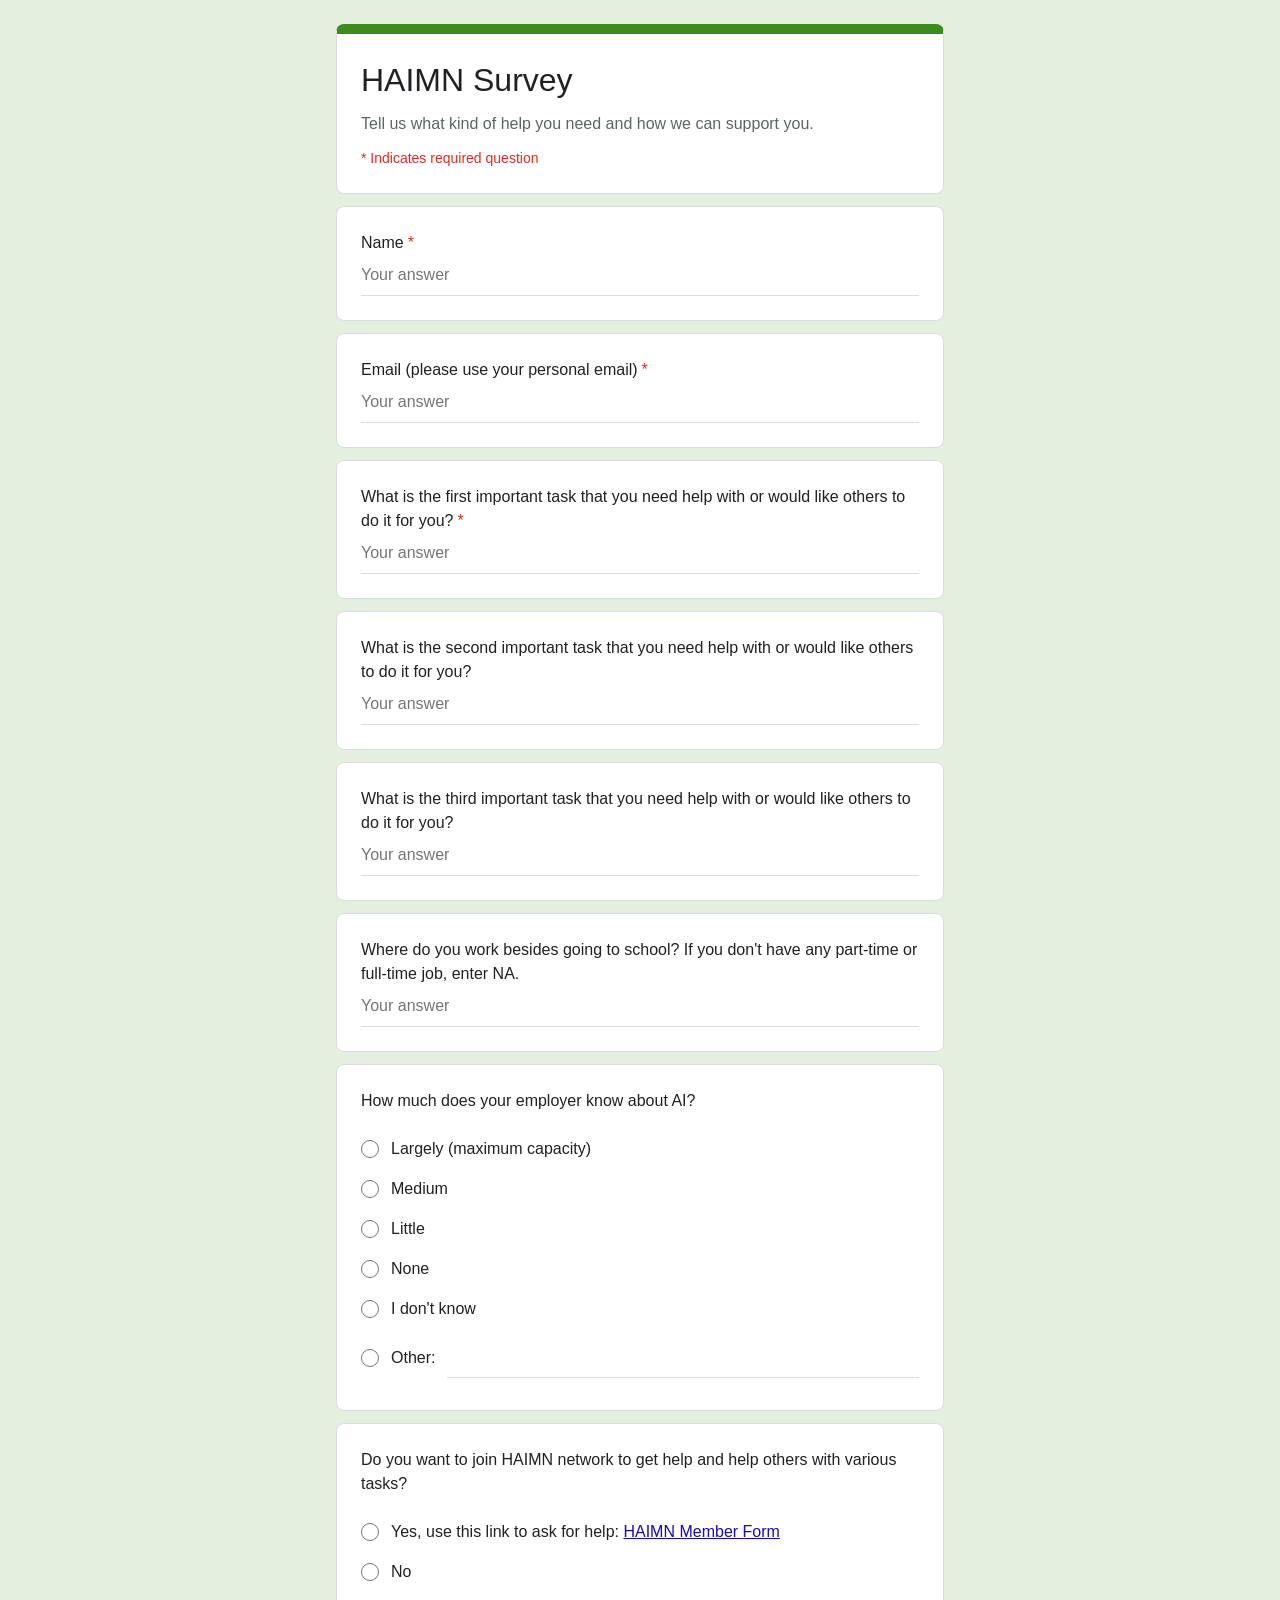
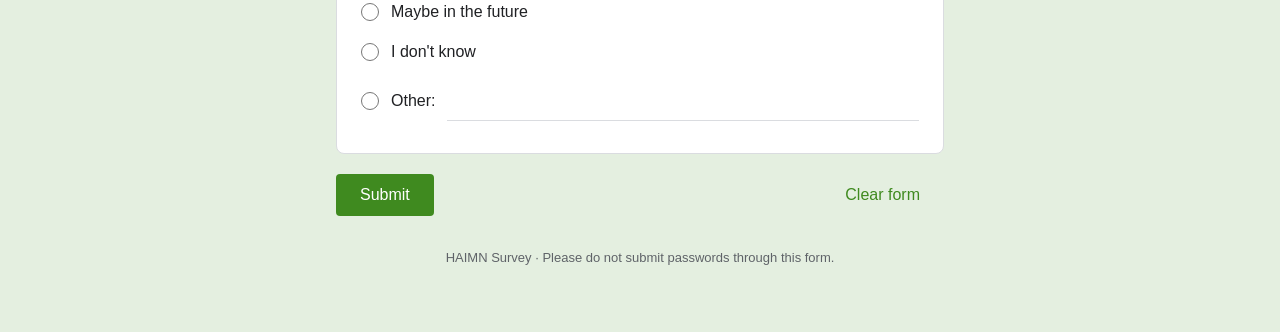
==== index.html @ a5b27f66 "Add files via upload" ====
<!DOCTYPE html>
<html lang="en">
<head>
<meta charset="utf-8">
<meta name="viewport" content="width=device-width, initial-scale=1">
<title>HAIMN Survey</title>
<style>
  :root {
    --bg: #e4efe0;
    --card: #ffffff;
    --text: #202124;
    --muted: #5f6368;
    --line: #dadce0;
    --accent: #3f8a1f;
    --accent-dark: #2f6c15;
    --error: #d93025;
    --link: #1a0dab;
  }
  @media (prefers-color-scheme: dark) {
    :root {
      --bg: #1c2a1a;
      --card: #26302a;
      --text: #e8eae6;
      --muted: #a9b2a8;
      --line: #46524a;
      --accent: #6fbf4a;
      --accent-dark: #8fd46c;
      --error: #f28b82;
      --link: #8ab4f8;
    }
  }
  * { box-sizing: border-box; }
  body {
    margin: 0;
    background: var(--bg);
    color: var(--text);
    font-family: "Roboto", "Segoe UI", Arial, sans-serif;
    line-height: 1.5;
  }
  main { max-width: 640px; margin: 0 auto; padding: 24px 16px 64px; }
  .card {
    background: var(--card);
    border: 1px solid var(--line);
    border-radius: 8px;
    padding: 24px;
    margin-bottom: 12px;
  }
  .card.title { border-top: 10px solid var(--accent); padding-top: 22px; }
  h1 { font-size: 2rem; font-weight: 400; margin: 0 0 8px; }
  .intro { color: var(--muted); margin: 0 0 12px; }
  .req-note { color: var(--error); font-size: .875rem; margin: 0; }
  .q { font-size: 1rem; font-weight: 500; margin: 0 0 16px; padding: 0; }
  .q .star { color: var(--error); margin-left: 4px; }
  fieldset { border: 0; margin: 0; padding: 0; min-width: 0; }
  legend { padding: 0; }

  input[type="text"], input[type="email"] {
    width: 100%;
    max-width: 100%;
    border: 0;
    border-bottom: 1px solid var(--line);
    background: transparent;
    color: var(--text);
    font: inherit;
    padding: 8px 0;
    outline: none;
    transition: border-color .15s;
  }
  input[type="text"]:focus, input[type="email"]:focus {
    border-bottom: 2px solid var(--accent);
    padding-bottom: 7px;
  }
  .short { max-width: 50%; }
  @media (max-width: 520px) { .short { max-width: 100%; } }

  .opt { display: flex; align-items: center; gap: 12px; padding: 8px 0; cursor: pointer; }
  .opt input[type="radio"] { accent-color: var(--accent); width: 18px; height: 18px; margin: 0; flex: none; }
  .opt .other-input { flex: 1; }
  a { color: var(--link); }

  .error-msg { display: none; color: var(--error); font-size: .8125rem; margin-top: 8px; }
  .card.invalid { border-color: var(--error); }
  .card.invalid .error-msg { display: block; }

  .actions { display: flex; justify-content: space-between; align-items: center; margin-top: 20px; }
  button {
    font: inherit; cursor: pointer; border-radius: 4px; padding: 9px 24px; border: 0;
  }
  .submit { background: var(--accent); color: #fff; font-weight: 500; }
  .submit:hover { background: var(--accent-dark); }
  .submit:disabled { opacity: .6; cursor: default; }
  .clear { background: transparent; color: var(--accent); font-weight: 500; }
  .clear:hover { background: rgba(63,138,31,.08); }
  button:focus-visible, a:focus-visible, input:focus-visible { outline: 2px solid var(--accent); outline-offset: 2px; }

  footer { text-align: center; color: var(--muted); font-size: .8125rem; margin-top: 32px; }
  .success h2 { font-weight: 400; margin: 0 0 8px; }
  .success p { margin: 0 0 16px; color: var(--muted); }
  [hidden] { display: none !important; }
</style>
</head>
<body>
<main>

  <form id="survey" novalidate>
    <div class="card title">
      <h1>HAIMN Survey</h1>
      <p class="intro">Tell us what kind of help you need and how we can support you.</p>
      <p class="req-note">* Indicates required question</p>
    </div>

    <div class="card" data-required>
      <label class="q" for="name">Name<span class="star">*</span></label>
      <input class="short" type="text" id="name" name="name" placeholder="Your answer" autocomplete="name">
      <div class="error-msg">This is a required question</div>
    </div>

    <div class="card" data-required data-type="email">
      <label class="q" for="email">Email (please use your personal email)<span class="star">*</span></label>
      <input class="short" type="email" id="email" name="email" placeholder="Your answer" autocomplete="email">
      <div class="error-msg">Please enter a valid email address</div>
    </div>

    <div class="card" data-required>
      <label class="q" for="task1">What is the first important task that you need help with or would like others to do it for you?<span class="star">*</span></label>
      <input type="text" id="task1" name="task1" placeholder="Your answer">
      <div class="error-msg">This is a required question</div>
    </div>

    <div class="card">
      <label class="q" for="task2">What is the second important task that you need help with or would like others to do it for you?</label>
      <input type="text" id="task2" name="task2" placeholder="Your answer">
    </div>

    <div class="card">
      <label class="q" for="task3">What is the third important task that you need help with or would like others to do it for you?</label>
      <input type="text" id="task3" name="task3" placeholder="Your answer">
    </div>

    <div class="card">
      <label class="q" for="work">Where do you work besides going to school? If you don't have any part-time or full-time job, enter NA.</label>
      <input type="text" id="work" name="work" placeholder="Your answer">
    </div>

    <div class="card">
      <fieldset>
        <legend class="q">How much does your employer know about AI?</legend>
        <label class="opt"><input type="radio" name="employer_ai" value="Largely (maximum capacity)"> Largely (maximum capacity)</label>
        <label class="opt"><input type="radio" name="employer_ai" value="Medium"> Medium</label>
        <label class="opt"><input type="radio" name="employer_ai" value="Little"> Little</label>
        <label class="opt"><input type="radio" name="employer_ai" value="None"> None</label>
        <label class="opt"><input type="radio" name="employer_ai" value="I don't know"> I don't know</label>
        <label class="opt"><input type="radio" name="employer_ai" value="__other__"> Other:
          <input class="other-input" type="text" name="employer_ai_other" aria-label="Other answer">
        </label>
      </fieldset>
    </div>

    <div class="card">
      <fieldset>
        <legend class="q">Do you want to join HAIMN network to get help and help others with various tasks?</legend>
        <label class="opt"><input type="radio" name="join" value="Yes"> <span>Yes, use this link to ask for help:
          <a href="request-help.html">HAIMN Member Form</a></span></label>
        <label class="opt"><input type="radio" name="join" value="No"> No</label>
        <label class="opt"><input type="radio" name="join" value="Maybe in the future"> Maybe in the future</label>
        <label class="opt"><input type="radio" name="join" value="I don't know"> I don't know</label>
        <label class="opt"><input type="radio" name="join" value="__other__"> Other:
          <input class="other-input" type="text" name="join_other" aria-label="Other answer">
        </label>
      </fieldset>
    </div>

    <div class="actions">
      <button type="submit" class="submit" id="submitBtn">Submit</button>
      <button type="button" class="clear" id="clearBtn">Clear form</button>
    </div>
    <p id="formError" class="req-note" role="alert" hidden style="margin-top:12px">Please fix the highlighted questions and try again.</p>
  </form>

  <div class="card success" id="thanks" hidden>
    <h2>Thank you!</h2>
    <p>Your response has been recorded.</p>
    <button type="button" class="clear" id="againBtn" style="padding-left:0">Submit another response</button>
  </div>

  <footer>HAIMN Survey &middot; Please do not submit passwords through this form.</footer>
</main>

<script>
  // ---------------------------------------------------------------
  // WHERE DO RESPONSES GO?
  // Paste a form-endpoint URL here (for example a Formspree URL such as
  // "https://formspree.io/f/xxxxxxx") and every submission will be sent there.
  // Leave it empty to run in demo mode: answers are only saved in this
  // browser (localStorage) and nothing is sent anywhere.
  // ---------------------------------------------------------------
  const FORM_ENDPOINT = "";

  const form = document.getElementById("survey");
  const thanks = document.getElementById("thanks");
  const submitBtn = document.getElementById("submitBtn");
  const formError = document.getElementById("formError");

  // Typing in an "Other" box selects its radio button
  document.querySelectorAll(".other-input").forEach(function (box) {
    box.addEventListener("input", function () {
      const radio = box.closest(".opt").querySelector('input[type="radio"]');
      radio.checked = true;
    });
  });

  function validate() {
    let ok = true;
    form.querySelectorAll(".card[data-required]").forEach(function (card) {
      const input = card.querySelector("input");
      const value = input.value.trim();
      let valid = value !== "";
      if (valid && card.dataset.type === "email") {
        valid = /^[^\s@]+@[^\s@]+\.[^\s@]+$/.test(value);
      }
      card.classList.toggle("invalid", !valid);
      if (!valid) ok = false;
    });
    return ok;
  }

  form.addEventListener("input", function (e) {
    const card = e.target.closest(".card.invalid");
    if (card) card.classList.remove("invalid");
  });

  function collect() {
    const data = {};
    new FormData(form).forEach(function (v, k) { data[k] = v; });
    if (data.employer_ai === "__other__") data.employer_ai = "Other: " + (data.employer_ai_other || "");
    if (data.join === "__other__") data.join = "Other: " + (data.join_other || "");
    delete data.employer_ai_other;
    delete data.join_other;
    data.submitted_at = new Date().toISOString();
    return data;
  }

  form.addEventListener("submit", async function (e) {
    e.preventDefault();
    formError.hidden = true;
    if (!validate()) {
      formError.hidden = false;
      const first = form.querySelector(".card.invalid input");
      if (first) first.focus();
      return;
    }
    const data = collect();
    submitBtn.disabled = true;
    try {
      if (FORM_ENDPOINT) {
        const res = await fetch(FORM_ENDPOINT, {
          method: "POST",
          headers: { "Content-Type": "application/json", "Accept": "application/json" },
          body: JSON.stringify(data)
        });
        if (!res.ok) throw new Error("Request failed");
      } else {
        try {
          const saved = JSON.parse(localStorage.getItem("haimn_responses") || "[]");
          saved.push(data);
          localStorage.setItem("haimn_responses", JSON.stringify(saved));
        } catch (err) { /* storage unavailable: demo mode still shows the thank-you page */ }
      }
      form.hidden = true;
      thanks.hidden = false;
      window.scrollTo({ top: 0, behavior: "smooth" });
    } catch (err) {
      formError.textContent = "Something went wrong while submitting. Please try again.";
      formError.hidden = false;
    } finally {
      submitBtn.disabled = false;
    }
  });

  document.getElementById("clearBtn").addEventListener("click", function () {
    if (confirm("Clear all answers in this form?")) {
      form.reset();
      form.querySelectorAll(".invalid").forEach(function (c) { c.classList.remove("invalid"); });
      formError.hidden = true;
    }
  });

  document.getElementById("againBtn").addEventListener("click", function () {
    form.reset();
    thanks.hidden = true;
    form.hidden = false;
    window.scrollTo({ top: 0 });
  });
</script>
</body>
</html>
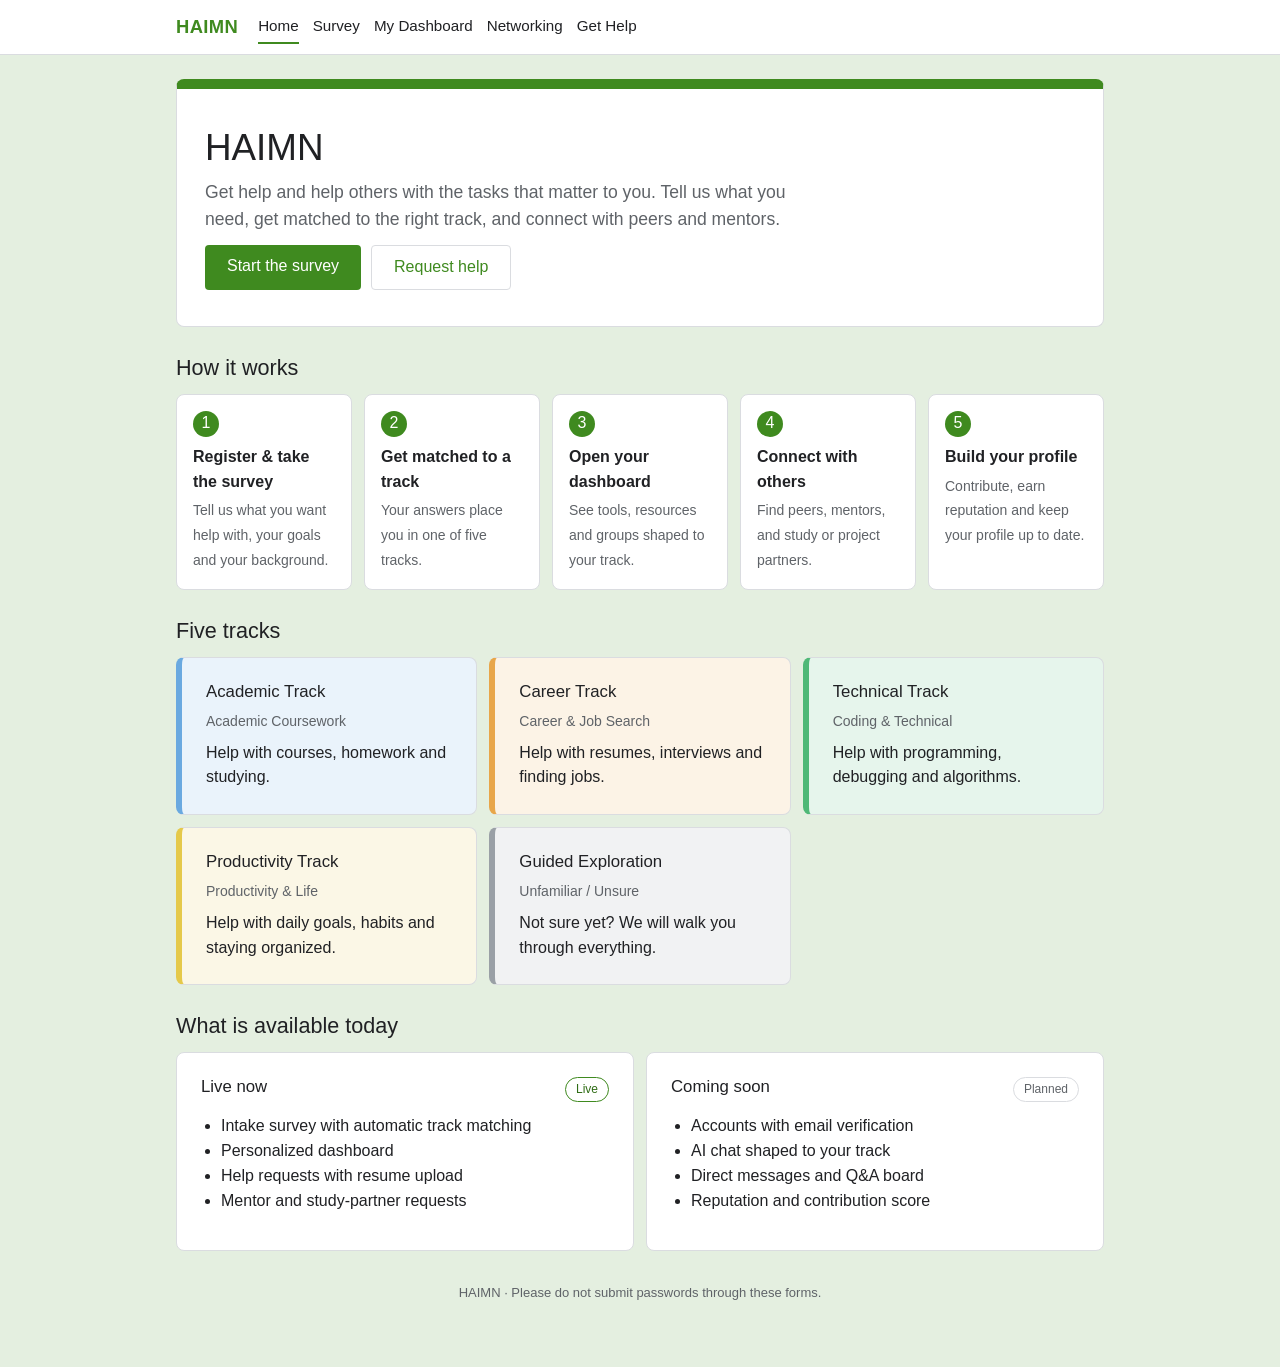
==== commit 4fc7f27e: "Add files via upload" ====
--- a/index.html
+++ b/index.html
@@ -3,294 +3,83 @@
 <head>
 <meta charset="utf-8">
 <meta name="viewport" content="width=device-width, initial-scale=1">
-<title>HAIMN Survey</title>
-<style>
-  :root {
-    --bg: #e4efe0;
-    --card: #ffffff;
-    --text: #202124;
-    --muted: #5f6368;
-    --line: #dadce0;
-    --accent: #3f8a1f;
-    --accent-dark: #2f6c15;
-    --error: #d93025;
-    --link: #1a0dab;
-  }
-  @media (prefers-color-scheme: dark) {
-    :root {
-      --bg: #1c2a1a;
-      --card: #26302a;
-      --text: #e8eae6;
-      --muted: #a9b2a8;
-      --line: #46524a;
-      --accent: #6fbf4a;
-      --accent-dark: #8fd46c;
-      --error: #f28b82;
-      --link: #8ab4f8;
-    }
-  }
-  * { box-sizing: border-box; }
-  body {
-    margin: 0;
-    background: var(--bg);
-    color: var(--text);
-    font-family: "Roboto", "Segoe UI", Arial, sans-serif;
-    line-height: 1.5;
-  }
-  main { max-width: 640px; margin: 0 auto; padding: 24px 16px 64px; }
-  .card {
-    background: var(--card);
-    border: 1px solid var(--line);
-    border-radius: 8px;
-    padding: 24px;
-    margin-bottom: 12px;
-  }
-  .card.title { border-top: 10px solid var(--accent); padding-top: 22px; }
-  h1 { font-size: 2rem; font-weight: 400; margin: 0 0 8px; }
-  .intro { color: var(--muted); margin: 0 0 12px; }
-  .req-note { color: var(--error); font-size: .875rem; margin: 0; }
-  .q { font-size: 1rem; font-weight: 500; margin: 0 0 16px; padding: 0; }
-  .q .star { color: var(--error); margin-left: 4px; }
-  fieldset { border: 0; margin: 0; padding: 0; min-width: 0; }
-  legend { padding: 0; }
-
-  input[type="text"], input[type="email"] {
-    width: 100%;
-    max-width: 100%;
-    border: 0;
-    border-bottom: 1px solid var(--line);
-    background: transparent;
-    color: var(--text);
-    font: inherit;
-    padding: 8px 0;
-    outline: none;
-    transition: border-color .15s;
-  }
-  input[type="text"]:focus, input[type="email"]:focus {
-    border-bottom: 2px solid var(--accent);
-    padding-bottom: 7px;
-  }
-  .short { max-width: 50%; }
-  @media (max-width: 520px) { .short { max-width: 100%; } }
-
-  .opt { display: flex; align-items: center; gap: 12px; padding: 8px 0; cursor: pointer; }
-  .opt input[type="radio"] { accent-color: var(--accent); width: 18px; height: 18px; margin: 0; flex: none; }
-  .opt .other-input { flex: 1; }
-  a { color: var(--link); }
-
-  .error-msg { display: none; color: var(--error); font-size: .8125rem; margin-top: 8px; }
-  .card.invalid { border-color: var(--error); }
-  .card.invalid .error-msg { display: block; }
-
-  .actions { display: flex; justify-content: space-between; align-items: center; margin-top: 20px; }
-  button {
-    font: inherit; cursor: pointer; border-radius: 4px; padding: 9px 24px; border: 0;
-  }
-  .submit { background: var(--accent); color: #fff; font-weight: 500; }
-  .submit:hover { background: var(--accent-dark); }
-  .submit:disabled { opacity: .6; cursor: default; }
-  .clear { background: transparent; color: var(--accent); font-weight: 500; }
-  .clear:hover { background: rgba(63,138,31,.08); }
-  button:focus-visible, a:focus-visible, input:focus-visible { outline: 2px solid var(--accent); outline-offset: 2px; }
-
-  footer { text-align: center; color: var(--muted); font-size: .8125rem; margin-top: 32px; }
-  .success h2 { font-weight: 400; margin: 0 0 8px; }
-  .success p { margin: 0 0 16px; color: var(--muted); }
-  [hidden] { display: none !important; }
-</style>
+<title>HAIMN</title>
+<link rel="stylesheet" href="style.css">
 </head>
 <body>
+<header class="topbar"><div class="topbar-inner">
+  <a class="brand" href="index.html">HAIMN</a>
+  <nav aria-label="Main">
+    <a href="index.html" aria-current="page">Home</a>
+    <a href="survey.html">Survey</a>
+    <a href="dashboard.html">My Dashboard</a>
+    <a href="networking.html">Networking</a>
+    <a href="request-help.html">Get Help</a>
+  </nav>
+</div></header>
 <main>
+  <section class="card hero">
+    <h1>HAIMN</h1>
+    <p class="lead">Get help and help others with the tasks that matter to you. Tell us what you need, get matched to the right track, and connect with peers and mentors.</p>
+    <div class="btn-row">
+      <a class="btn btn-primary" href="survey.html">Start the survey</a>
+      <a class="btn btn-ghost" href="request-help.html">Request help</a>
+    </div>
+    <p id="welcomeBack" class="small muted" style="margin:16px 0 0" hidden></p>
+  </section>
 
-  <form id="survey" novalidate>
-    <div class="card title">
-      <h1>HAIMN Survey</h1>
-      <p class="intro">Tell us what kind of help you need and how we can support you.</p>
-      <p class="req-note">* Indicates required question</p>
+  <h2 class="section-title">How it works</h2>
+  <ol class="steps">
+    <li><strong>Register &amp; take the survey</strong><span class="small muted">Tell us what you want help with, your goals and your background.</span></li>
+    <li><strong>Get matched to a track</strong><span class="small muted">Your answers place you in one of five tracks.</span></li>
+    <li><strong>Open your dashboard</strong><span class="small muted">See tools, resources and groups shaped to your track.</span></li>
+    <li><strong>Connect with others</strong><span class="small muted">Find peers, mentors, and study or project partners.</span></li>
+    <li><strong>Build your profile</strong><span class="small muted">Contribute, earn reputation and keep your profile up to date.</span></li>
+  </ol>
+
+  <h2 class="section-title">Five tracks</h2>
+  <div class="grid" id="tracks"></div>
+
+  <h2 class="section-title">What is available today</h2>
+  <div class="grid">
+    <div class="card">
+      <div class="card-head"><h3>Live now</h3><span class="pill live">Live</span></div>
+      <ul>
+        <li>Intake survey with automatic track matching</li>
+        <li>Personalized dashboard</li>
+        <li>Help requests with resume upload</li>
+        <li>Mentor and study-partner requests</li>
+      </ul>
     </div>
-
-    <div class="card" data-required>
-      <label class="q" for="name">Name<span class="star">*</span></label>
-      <input class="short" type="text" id="name" name="name" placeholder="Your answer" autocomplete="name">
-      <div class="error-msg">This is a required question</div>
+    <div class="card">
+      <div class="card-head"><h3>Coming soon</h3><span class="pill soon">Planned</span></div>
+      <ul>
+        <li>Accounts with email verification</li>
+        <li>AI chat shaped to your track</li>
+        <li>Direct messages and Q&amp;A board</li>
+        <li>Reputation and contribution score</li>
+      </ul>
     </div>
-
-    <div class="card" data-required data-type="email">
-      <label class="q" for="email">Email (please use your personal email)<span class="star">*</span></label>
-      <input class="short" type="email" id="email" name="email" placeholder="Your answer" autocomplete="email">
-      <div class="error-msg">Please enter a valid email address</div>
-    </div>
-
-    <div class="card" data-required>
-      <label class="q" for="task1">What is the first important task that you need help with or would like others to do it for you?<span class="star">*</span></label>
-      <input type="text" id="task1" name="task1" placeholder="Your answer">
-      <div class="error-msg">This is a required question</div>
-    </div>
-
-    <div class="card">
-      <label class="q" for="task2">What is the second important task that you need help with or would like others to do it for you?</label>
-      <input type="text" id="task2" name="task2" placeholder="Your answer">
-    </div>
-
-    <div class="card">
-      <label class="q" for="task3">What is the third important task that you need help with or would like others to do it for you?</label>
-      <input type="text" id="task3" name="task3" placeholder="Your answer">
-    </div>
-
-    <div class="card">
-      <label class="q" for="work">Where do you work besides going to school? If you don't have any part-time or full-time job, enter NA.</label>
-      <input type="text" id="work" name="work" placeholder="Your answer">
-    </div>
-
-    <div class="card">
-      <fieldset>
-        <legend class="q">How much does your employer know about AI?</legend>
-        <label class="opt"><input type="radio" name="employer_ai" value="Largely (maximum capacity)"> Largely (maximum capacity)</label>
-        <label class="opt"><input type="radio" name="employer_ai" value="Medium"> Medium</label>
-        <label class="opt"><input type="radio" name="employer_ai" value="Little"> Little</label>
-        <label class="opt"><input type="radio" name="employer_ai" value="None"> None</label>
-        <label class="opt"><input type="radio" name="employer_ai" value="I don't know"> I don't know</label>
-        <label class="opt"><input type="radio" name="employer_ai" value="__other__"> Other:
-          <input class="other-input" type="text" name="employer_ai_other" aria-label="Other answer">
-        </label>
-      </fieldset>
-    </div>
-
-    <div class="card">
-      <fieldset>
-        <legend class="q">Do you want to join HAIMN network to get help and help others with various tasks?</legend>
-        <label class="opt"><input type="radio" name="join" value="Yes"> <span>Yes, use this link to ask for help:
-          <a href="request-help.html">HAIMN Member Form</a></span></label>
-        <label class="opt"><input type="radio" name="join" value="No"> No</label>
-        <label class="opt"><input type="radio" name="join" value="Maybe in the future"> Maybe in the future</label>
-        <label class="opt"><input type="radio" name="join" value="I don't know"> I don't know</label>
-        <label class="opt"><input type="radio" name="join" value="__other__"> Other:
-          <input class="other-input" type="text" name="join_other" aria-label="Other answer">
-        </label>
-      </fieldset>
-    </div>
-
-    <div class="actions">
-      <button type="submit" class="submit" id="submitBtn">Submit</button>
-      <button type="button" class="clear" id="clearBtn">Clear form</button>
-    </div>
-    <p id="formError" class="req-note" role="alert" hidden style="margin-top:12px">Please fix the highlighted questions and try again.</p>
-  </form>
-
-  <div class="card success" id="thanks" hidden>
-    <h2>Thank you!</h2>
-    <p>Your response has been recorded.</p>
-    <button type="button" class="clear" id="againBtn" style="padding-left:0">Submit another response</button>
   </div>
-
-  <footer>HAIMN Survey &middot; Please do not submit passwords through this form.</footer>
+  <footer>HAIMN &middot; Please do not submit passwords through these forms.</footer>
 </main>
-
+<script src="config.js"></script>
+<script src="app.js"></script>
 <script>
-  // ---------------------------------------------------------------
-  // WHERE DO RESPONSES GO?
-  // Paste a form-endpoint URL here (for example a Formspree URL such as
-  // "https://formspree.io/f/xxxxxxx") and every submission will be sent there.
-  // Leave it empty to run in demo mode: answers are only saved in this
-  // browser (localStorage) and nothing is sent anywhere.
-  // ---------------------------------------------------------------
-  const FORM_ENDPOINT = "";
-
-  const form = document.getElementById("survey");
-  const thanks = document.getElementById("thanks");
-  const submitBtn = document.getElementById("submitBtn");
-  const formError = document.getElementById("formError");
-
-  // Typing in an "Other" box selects its radio button
-  document.querySelectorAll(".other-input").forEach(function (box) {
-    box.addEventListener("input", function () {
-      const radio = box.closest(".opt").querySelector('input[type="radio"]');
-      radio.checked = true;
-    });
+  var B = HAIMN.BUCKETS;
+  var html = "";
+  HAIMN.ORDER.forEach(function (k) {
+    var b = B[k];
+    html += '<div class="card bcard b-' + k + '"><h3>' + HAIMN.esc(b.track) + '</h3><p class="small muted" style="margin:0 0 8px">' +
+      HAIMN.esc(b.area) + '</p><p style="margin:0">' + HAIMN.esc(b.blurb) + '</p></div>';
   });
-
-  function validate() {
-    let ok = true;
-    form.querySelectorAll(".card[data-required]").forEach(function (card) {
-      const input = card.querySelector("input");
-      const value = input.value.trim();
-      let valid = value !== "";
-      if (valid && card.dataset.type === "email") {
-        valid = /^[^\s@]+@[^\s@]+\.[^\s@]+$/.test(value);
-      }
-      card.classList.toggle("invalid", !valid);
-      if (!valid) ok = false;
-    });
-    return ok;
+  document.getElementById("tracks").innerHTML = html;
+  var p = HAIMN.getProfile();
+  if (p && p.name) {
+    var el = document.getElementById("welcomeBack");
+    el.hidden = false;
+    el.innerHTML = 'Welcome back, ' + HAIMN.esc(p.name) + '. <a href="dashboard.html">Go to your dashboard</a>';
   }
-
-  form.addEventListener("input", function (e) {
-    const card = e.target.closest(".card.invalid");
-    if (card) card.classList.remove("invalid");
-  });
-
-  function collect() {
-    const data = {};
-    new FormData(form).forEach(function (v, k) { data[k] = v; });
-    if (data.employer_ai === "__other__") data.employer_ai = "Other: " + (data.employer_ai_other || "");
-    if (data.join === "__other__") data.join = "Other: " + (data.join_other || "");
-    delete data.employer_ai_other;
-    delete data.join_other;
-    data.submitted_at = new Date().toISOString();
-    return data;
-  }
-
-  form.addEventListener("submit", async function (e) {
-    e.preventDefault();
-    formError.hidden = true;
-    if (!validate()) {
-      formError.hidden = false;
-      const first = form.querySelector(".card.invalid input");
-      if (first) first.focus();
-      return;
-    }
-    const data = collect();
-    submitBtn.disabled = true;
-    try {
-      if (FORM_ENDPOINT) {
-        const res = await fetch(FORM_ENDPOINT, {
-          method: "POST",
-          headers: { "Content-Type": "application/json", "Accept": "application/json" },
-          body: JSON.stringify(data)
-        });
-        if (!res.ok) throw new Error("Request failed");
-      } else {
-        try {
-          const saved = JSON.parse(localStorage.getItem("haimn_responses") || "[]");
-          saved.push(data);
-          localStorage.setItem("haimn_responses", JSON.stringify(saved));
-        } catch (err) { /* storage unavailable: demo mode still shows the thank-you page */ }
-      }
-      form.hidden = true;
-      thanks.hidden = false;
-      window.scrollTo({ top: 0, behavior: "smooth" });
-    } catch (err) {
-      formError.textContent = "Something went wrong while submitting. Please try again.";
-      formError.hidden = false;
-    } finally {
-      submitBtn.disabled = false;
-    }
-  });
-
-  document.getElementById("clearBtn").addEventListener("click", function () {
-    if (confirm("Clear all answers in this form?")) {
-      form.reset();
-      form.querySelectorAll(".invalid").forEach(function (c) { c.classList.remove("invalid"); });
-      formError.hidden = true;
-    }
-  });
-
-  document.getElementById("againBtn").addEventListener("click", function () {
-    form.reset();
-    thanks.hidden = true;
-    form.hidden = false;
-    window.scrollTo({ top: 0 });
-  });
 </script>
 </body>
 </html>
--- a/style.css
+++ b/style.css
@@ -0,0 +1,146 @@
+:root {
+  --bg: #e4efe0;
+  --card: #ffffff;
+  --text: #202124;
+  --muted: #5f6368;
+  --line: #dadce0;
+  --accent: #3f8a1f;
+  --accent-dark: #2f6c15;
+  --error: #d93025;
+  --link: #1a56c4;
+  --academic: #6aa9e0;
+  --career: #e8a64a;
+  --technical: #4fb877;
+  --productivity: #e5c94a;
+  --exploration: #9aa0a6;
+}
+@media (prefers-color-scheme: dark) {
+  :root {
+    --bg: #1c2a1a;
+    --card: #26302a;
+    --text: #e8eae6;
+    --muted: #a9b2a8;
+    --line: #46524a;
+    --accent: #6fbf4a;
+    --accent-dark: #8fd46c;
+    --error: #f28b82;
+    --link: #8ab4f8;
+  }
+}
+* { box-sizing: border-box; }
+html { scroll-behavior: smooth; }
+body {
+  margin: 0;
+  background: var(--bg);
+  color: var(--text);
+  font-family: "Roboto", "Segoe UI", Arial, sans-serif;
+  line-height: 1.55;
+}
+a { color: var(--link); }
+h1, h2, h3 { line-height: 1.25; margin: 0 0 8px; font-weight: 500; }
+h1 { font-size: 2rem; font-weight: 400; }
+h2 { font-size: 1.35rem; }
+h3 { font-size: 1.05rem; }
+p { margin: 0 0 12px; }
+ul { margin: 0 0 12px; padding-left: 20px; }
+.muted { color: var(--muted); }
+.small { font-size: .875rem; }
+
+/* ---------- top navigation ---------- */
+.topbar { background: var(--card); border-bottom: 1px solid var(--line); position: sticky; top: 0; z-index: 10; }
+.topbar-inner { max-width: 960px; margin: 0 auto; padding: 10px 16px; display: flex; flex-wrap: wrap; align-items: center; gap: 4px 20px; }
+.brand { font-weight: 700; font-size: 1.15rem; color: var(--accent); text-decoration: none; letter-spacing: .02em; }
+.topbar nav { display: flex; flex-wrap: wrap; gap: 2px 14px; }
+.topbar nav a { color: var(--text); text-decoration: none; padding: 4px 0; border-bottom: 2px solid transparent; font-size: .95rem; }
+.topbar nav a:hover { border-bottom-color: var(--line); }
+.topbar nav a[aria-current="page"] { border-bottom-color: var(--accent); font-weight: 500; }
+
+/* ---------- layout ---------- */
+main { max-width: 960px; margin: 0 auto; padding: 24px 16px 64px; }
+main.narrow { max-width: 640px; }
+.card { background: var(--card); border: 1px solid var(--line); border-radius: 8px; padding: 24px; margin-bottom: 12px; }
+.card.title { border-top: 10px solid var(--accent); padding-top: 22px; }
+.grid { display: grid; grid-template-columns: repeat(auto-fit, minmax(230px, 1fr)); gap: 12px; margin-bottom: 12px; }
+.grid > .card { margin-bottom: 0; }
+.section-title { margin: 28px 0 12px; }
+footer { text-align: center; color: var(--muted); font-size: .8125rem; margin: 32px 0 0; }
+
+/* ---------- buttons, pills ---------- */
+.btn, button {
+  font: inherit; cursor: pointer; border-radius: 4px; padding: 9px 22px; border: 0;
+  text-decoration: none; display: inline-block; text-align: center;
+}
+.btn-primary, .submit { background: var(--accent); color: #fff; font-weight: 500; }
+.btn-primary:hover, .submit:hover { background: var(--accent-dark); }
+.btn-ghost, .clear { background: transparent; color: var(--accent); font-weight: 500; border: 1px solid var(--line); }
+.btn-ghost:hover, .clear:hover { background: rgba(63, 138, 31, .08); }
+.clear { border: 0; }
+button:disabled { opacity: .6; cursor: default; }
+.btn[aria-disabled="true"] { opacity: .55; pointer-events: none; }
+button:focus-visible, a:focus-visible, input:focus-visible, select:focus-visible, textarea:focus-visible { outline: 2px solid var(--accent); outline-offset: 2px; }
+.pill { display: inline-block; font-size: .75rem; font-weight: 500; padding: 2px 10px; border-radius: 999px; border: 1px solid var(--line); color: var(--muted); }
+.pill.live { color: var(--accent-dark); border-color: var(--accent); }
+.pill.soon { color: var(--muted); }
+.btn-row { display: flex; flex-wrap: wrap; gap: 10px; margin-top: 8px; }
+
+/* ---------- track (bucket) colours ---------- */
+.b-academic { --b: var(--academic); }
+.b-career { --b: var(--career); }
+.b-technical { --b: var(--technical); }
+.b-productivity { --b: var(--productivity); }
+.b-exploration { --b: var(--exploration); }
+.bcard { border-left: 6px solid var(--b); background: color-mix(in srgb, var(--b) 14%, var(--card)); }
+.bcard.me { box-shadow: 0 0 0 2px var(--b); }
+.badge { display: inline-block; background: var(--b); color: #1b1b1b; font-weight: 500; font-size: .85rem; padding: 3px 12px; border-radius: 999px; }
+
+/* ---------- hero / steps ---------- */
+.hero { padding: 36px 28px; border-top: 10px solid var(--accent); }
+.hero h1 { font-size: 2.3rem; }
+.hero p.lead { font-size: 1.1rem; color: var(--muted); max-width: 620px; }
+.steps { counter-reset: s; list-style: none; padding: 0; margin: 0; display: grid; grid-template-columns: repeat(auto-fit, minmax(170px, 1fr)); gap: 12px; }
+.steps li { counter-increment: s; background: var(--card); border: 1px solid var(--line); border-radius: 8px; padding: 16px; }
+.steps li::before { content: counter(s); display: inline-flex; width: 26px; height: 26px; border-radius: 50%; background: var(--accent); color: #fff; align-items: center; justify-content: center; font-weight: 500; margin-bottom: 8px; }
+.steps strong { display: block; margin-bottom: 4px; }
+
+/* ---------- forms (Google-Forms style) ---------- */
+.q { font-size: 1rem; font-weight: 500; margin: 0 0 16px; padding: 0; display: block; }
+.q .star { color: var(--error); margin-left: 4px; }
+.req-note { color: var(--error); font-size: .875rem; margin: 0; }
+fieldset { border: 0; margin: 0; padding: 0; min-width: 0; }
+legend { padding: 0; }
+input[type="text"], input[type="email"], input[type="tel"], select {
+  width: 100%; max-width: 100%; border: 0; border-bottom: 1px solid var(--line);
+  background: transparent; color: var(--text); font: inherit; padding: 8px 0; outline: none; border-radius: 0;
+}
+select { border: 1px solid var(--line); border-radius: 4px; padding: 9px 10px; background: var(--card); }
+input[type="text"]:focus, input[type="email"]:focus, input[type="tel"]:focus { border-bottom: 2px solid var(--accent); padding-bottom: 7px; }
+.short { max-width: 50%; }
+@media (max-width: 520px) { .short { max-width: 100%; } }
+.opt { display: flex; align-items: center; gap: 12px; padding: 8px 0; cursor: pointer; }
+.opt input[type="radio"], .opt input[type="checkbox"] { accent-color: var(--accent); width: 18px; height: 18px; margin: 0; flex: none; }
+.opt .other-input { flex: 1; }
+.opt small { display: block; color: var(--muted); }
+.error-msg { display: none; color: var(--error); font-size: .8125rem; margin-top: 8px; }
+.card.invalid { border-color: var(--error); }
+.card.invalid .error-msg { display: block; }
+.actions { display: flex; justify-content: space-between; align-items: center; margin-top: 20px; }
+.hint { color: var(--muted); font-size: .875rem; margin: -8px 0 12px; padding-top: 4px; }
+.file-btn { display: inline-flex; align-items: center; gap: 8px; border: 1px solid var(--line); background: transparent; color: var(--accent); font-weight: 500; }
+.file-btn:hover { background: rgba(63, 138, 31, .08); }
+.file-name { margin-left: 12px; color: var(--muted); font-size: .9rem; word-break: break-all; }
+input[type="file"] { position: absolute; width: 1px; height: 1px; opacity: 0; overflow: hidden; }
+.success h2 { font-weight: 400; }
+[hidden] { display: none !important; }
+
+/* ---------- dashboard / networking bits ---------- */
+.kv { display: grid; grid-template-columns: 150px 1fr; gap: 6px 12px; margin: 0; }
+.kv dt { color: var(--muted); }
+.kv dd { margin: 0; word-break: break-word; }
+@media (max-width: 520px) { .kv { grid-template-columns: 1fr; } .kv dt { margin-top: 6px; } }
+.chips { display: flex; flex-wrap: wrap; gap: 8px; margin: 0 0 12px; padding: 0; list-style: none; }
+.chips li { border: 1px solid var(--line); border-radius: 999px; padding: 4px 12px; font-size: .9rem; background: var(--card); }
+.feature-list { list-style: none; padding: 0; margin: 0; }
+.feature-list li { padding: 6px 0 6px 22px; position: relative; }
+.feature-list li::before { content: "\2192"; position: absolute; left: 0; color: var(--accent); }
+.card-head { display: flex; justify-content: space-between; align-items: flex-start; gap: 8px; margin-bottom: 8px; }
+.empty { text-align: center; padding: 40px 24px; }
